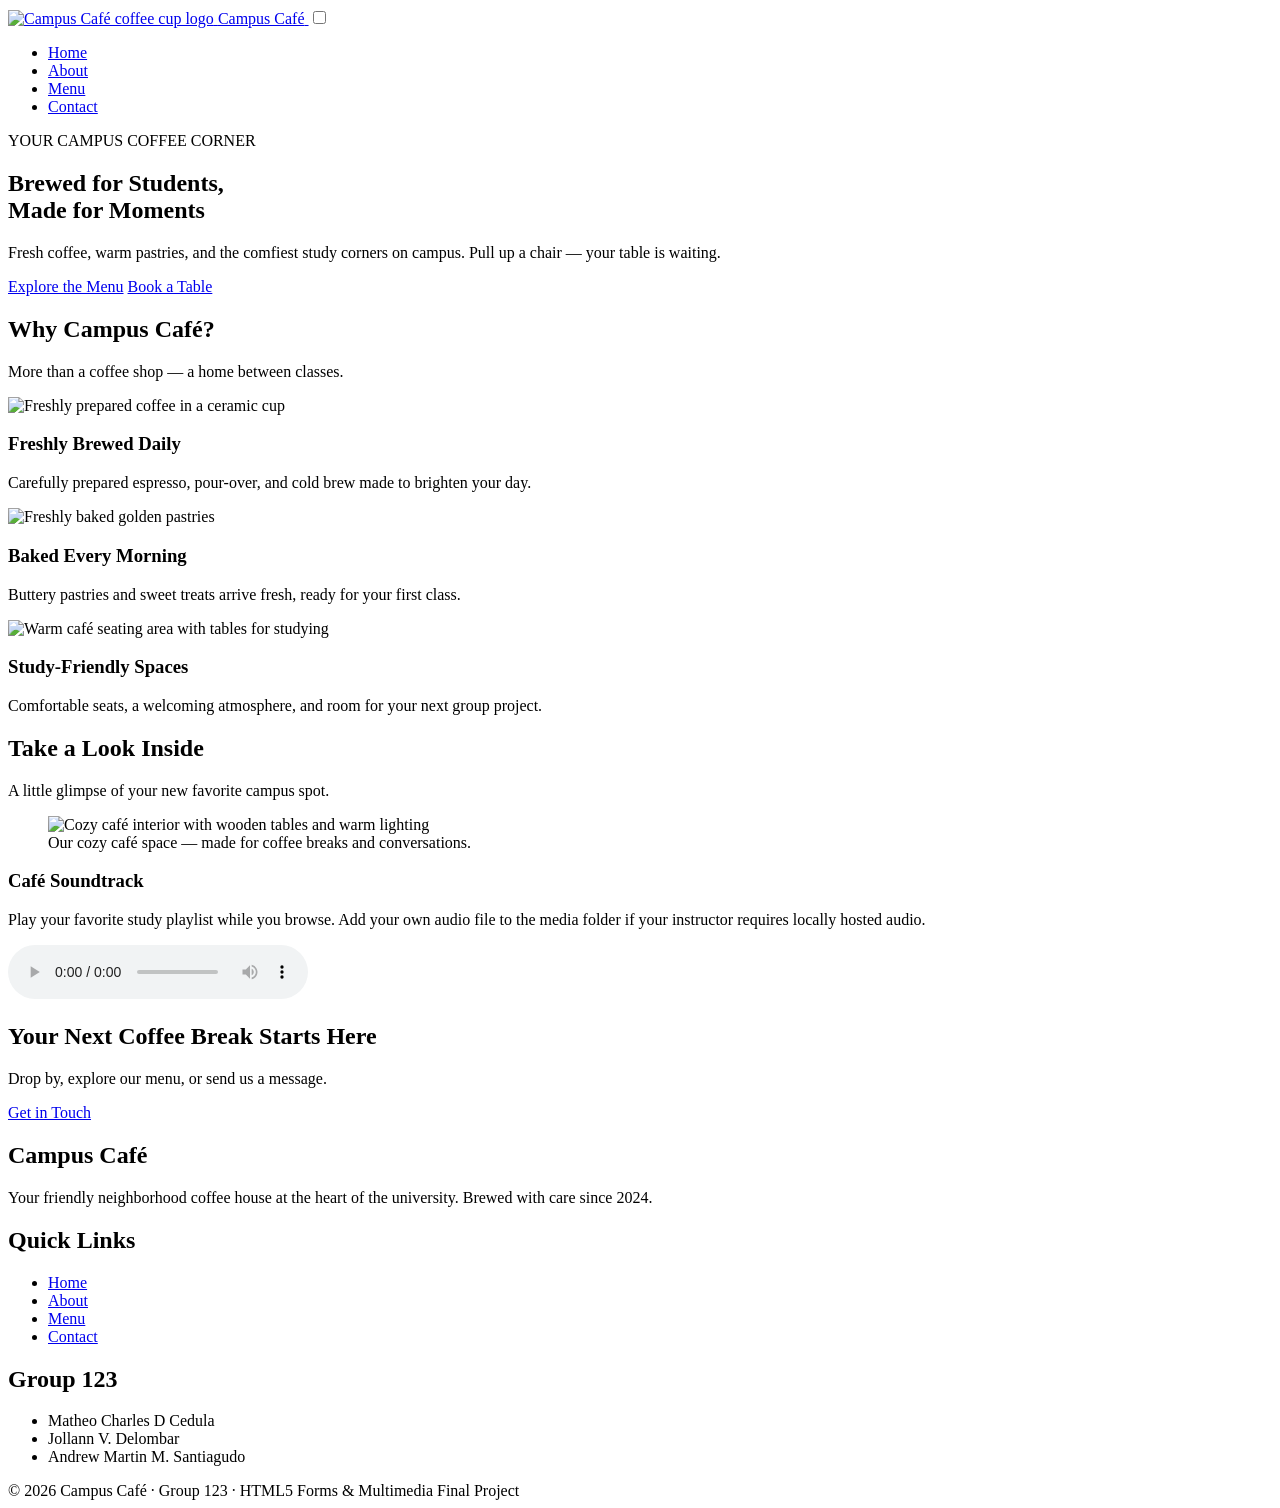
==== index.html @ 38c0ea02 "Add files via upload" ====
<!DOCTYPE html>
<html lang="en">
<head>
  <meta charset="UTF-8">
  <meta name="viewport" content="width=device-width, initial-scale=1.0">
  <meta name="description" content="Campus Café — your cozy study spot and coffee house on campus.">
  <title>Campus Café | Home</title>
  <link rel="icon" href="https://images.unsplash.com/photo-1495474472287-4d71bcdd2085?w=160&h=160&fit=crop" type="image/jpeg">
  <link rel="stylesheet" href="css/style.css">
</head>
<body>
  <header class="site-header">
    <div class="nav-wrap">
      <a class="brand" href="index.html">
        <img src="https://images.unsplash.com/photo-1495474472287-4d71bcdd2085?w=160&h=160&fit=crop" alt="Campus Café coffee cup logo">
        <span>Campus Café</span>
      </a>
      <input type="checkbox" id="nav-toggle" class="nav-toggle">
      <label for="nav-toggle" class="nav-toggle-label" aria-label="Toggle navigation">
        <span></span><span></span><span></span>
      </label>
      <nav class="main-nav" aria-label="Main navigation">
        <ul><li><a href="index.html" class="active" aria-current="page">Home</a></li>
<li><a href="about.html">About</a></li>
<li><a href="menu.html">Menu</a></li>
<li><a href="contact.html">Contact</a></li></ul>
      </nav>
    </div>
  </header>

  <section class="hero" style="--hero-image: url('https://images.unsplash.com/photo-1442512595331-e89e73853f31?w=1800&q=85&fit=crop')">
    <div class="hero-content">
      <p class="eyebrow">YOUR CAMPUS COFFEE CORNER</p>
      <h1>Brewed for Students,<br>Made for Moments</h1>
      <p>Fresh coffee, warm pastries, and the comfiest study corners on campus. Pull up a chair — your table is waiting.</p>
      <div class="button-row">
        <a class="btn" href="menu.html">Explore the Menu</a>
        <a class="btn btn-outline" href="contact.html">Book a Table</a>
      </div>
    </div>
  </section>
  <main>
    <section class="section">
      <h2 class="section-title">Why Campus Café?</h2>
      <p class="section-sub">More than a coffee shop — a home between classes.</p>
      <div class="grid-3">
        <article class="card"><img src="https://images.unsplash.com/photo-1509042239860-f550ce710b93?w=900&q=85&fit=crop" alt="Freshly prepared coffee in a ceramic cup"><div class="card-body"><h3>Freshly Brewed Daily</h3><p>Carefully prepared espresso, pour-over, and cold brew made to brighten your day.</p></div></article>
        <article class="card"><img src="https://images.unsplash.com/photo-1509440159596-0249088772ff?w=900&q=85&fit=crop" alt="Freshly baked golden pastries"><div class="card-body"><h3>Baked Every Morning</h3><p>Buttery pastries and sweet treats arrive fresh, ready for your first class.</p></div></article>
        <article class="card"><img src="https://images.unsplash.com/photo-1445116572660-236099ec97a0?w=900&q=85&fit=crop" alt="Warm café seating area with tables for studying"><div class="card-body"><h3>Study-Friendly Spaces</h3><p>Comfortable seats, a welcoming atmosphere, and room for your next group project.</p></div></article>
      </div>
    </section>
    <section class="section soft-section">
      <h2 class="section-title">Take a Look Inside</h2>
      <p class="section-sub">A little glimpse of your new favorite campus spot.</p>
      <div class="grid-2 media-grid">
        <figure class="media-panel"><img class="media-image" src="https://images.unsplash.com/photo-1554118811-1e0d58224f24?w=1200&q=85&fit=crop" alt="Cozy café interior with wooden tables and warm lighting"><figcaption>Our cozy café space — made for coffee breaks and conversations.</figcaption></figure>
        <div class="media-panel"><h3>Café Soundtrack</h3><p>Play your favorite study playlist while you browse. Add your own audio file to the media folder if your instructor requires locally hosted audio.</p><audio controls aria-label="Sample café ambience audio"><source src="https://www.soundhelix.com/examples/mp3/SoundHelix-Song-1.mp3" type="audio/mpeg">Your browser does not support the audio element.</audio></div>
      </div>
    </section>
    <section class="section center">
      <h2 class="section-title">Your Next Coffee Break Starts Here</h2>
      <p class="section-sub">Drop by, explore our menu, or send us a message.</p>
      <a class="btn" href="contact.html">Get in Touch</a>
    </section>
  </main>

  <footer class="site-footer">
    <div class="footer-inner">
      <div>
        <h2 class="footer-heading">Campus Café</h2>
        <p>Your friendly neighborhood coffee house at the heart of the university. Brewed with care since 2024.</p>
      </div>
      <div>
        <h2 class="footer-heading">Quick Links</h2>
        <ul class="footer-links">
          <li><a href="index.html">Home</a></li><li><a href="about.html">About</a></li>
          <li><a href="menu.html">Menu</a></li><li><a href="contact.html">Contact</a></li>
        </ul>
      </div>
      <div>
        <h2 class="footer-heading">Group 123</h2>
        <ul class="team-names">
          <li>Matheo Charles D Cedula</li>
          <li>Jollann V. Delombar</li>
          <li>Andrew Martin M. Santiagudo</li>
        </ul>
      </div>
    </div>
    <div class="footer-bottom">&copy; 2026 Campus Café · Group 123 · HTML5 Forms &amp; Multimedia Final Project</div>
  </footer>
</body>
</html>
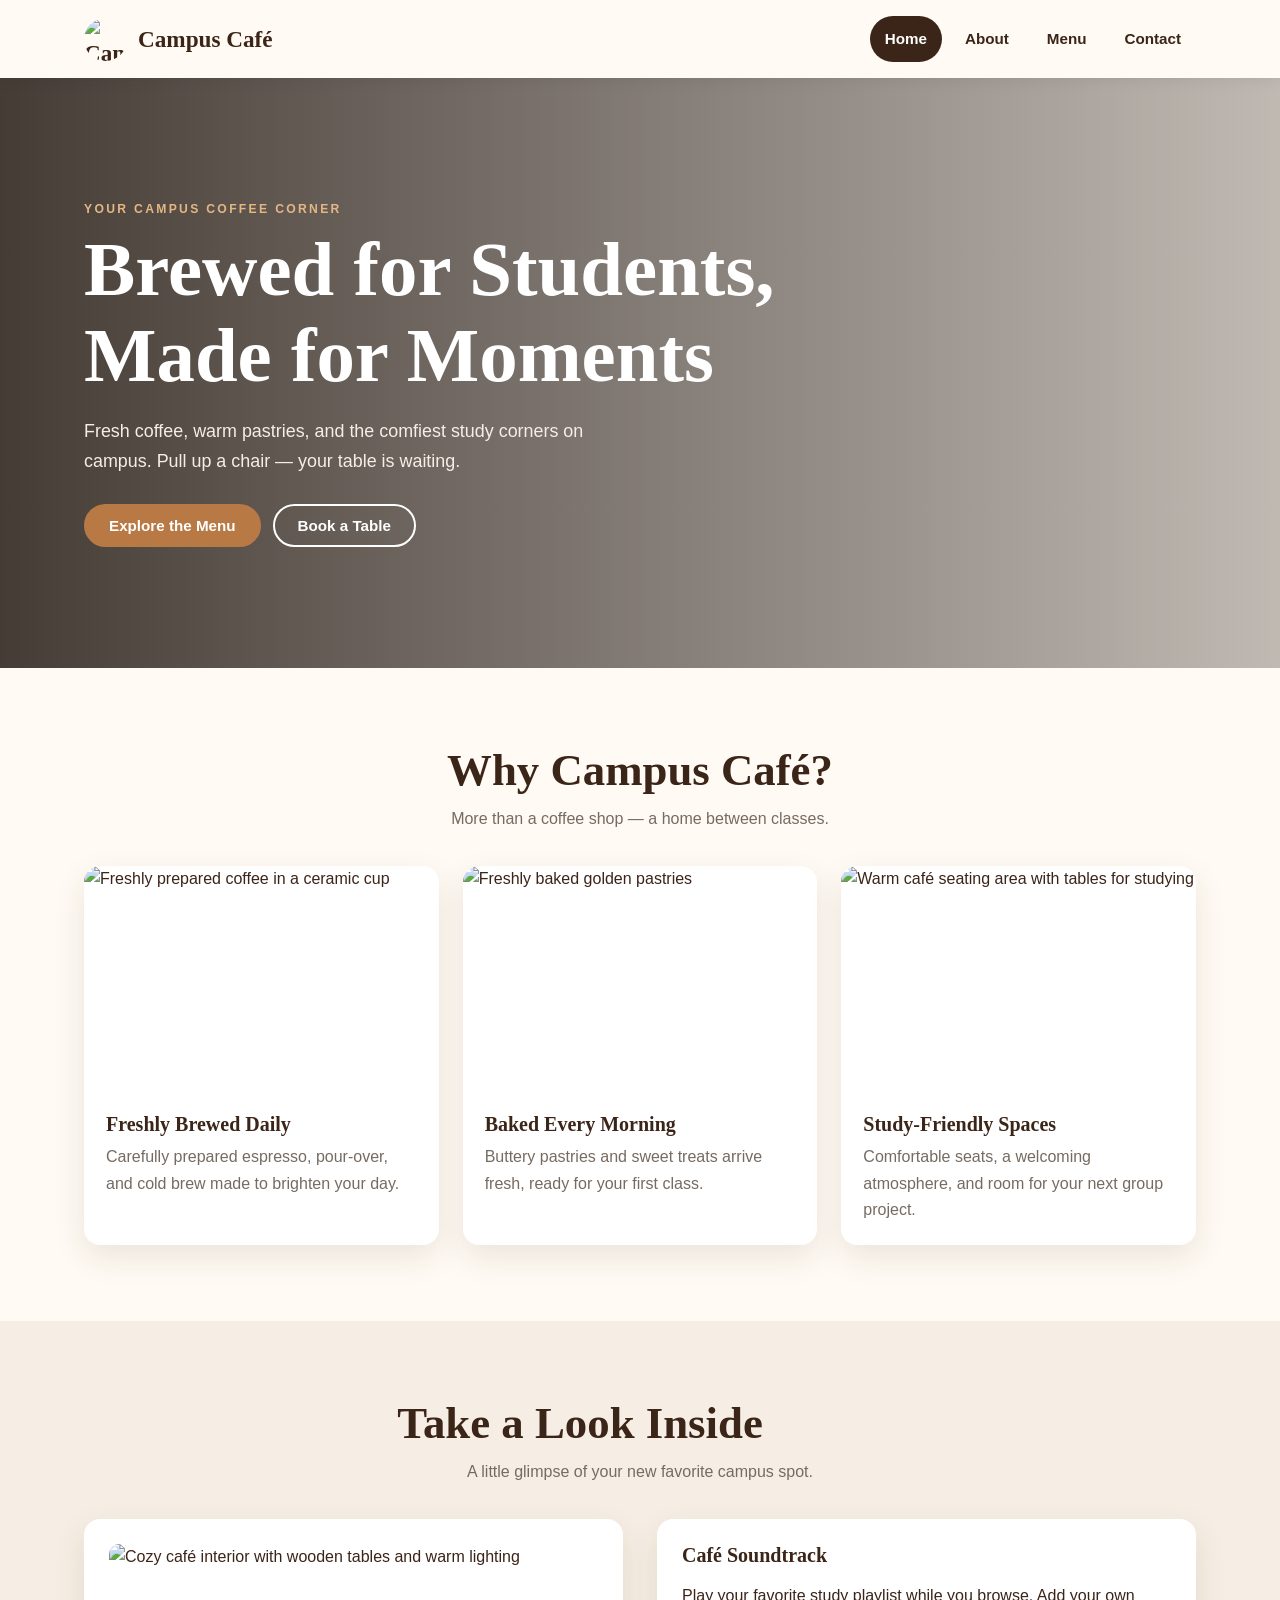
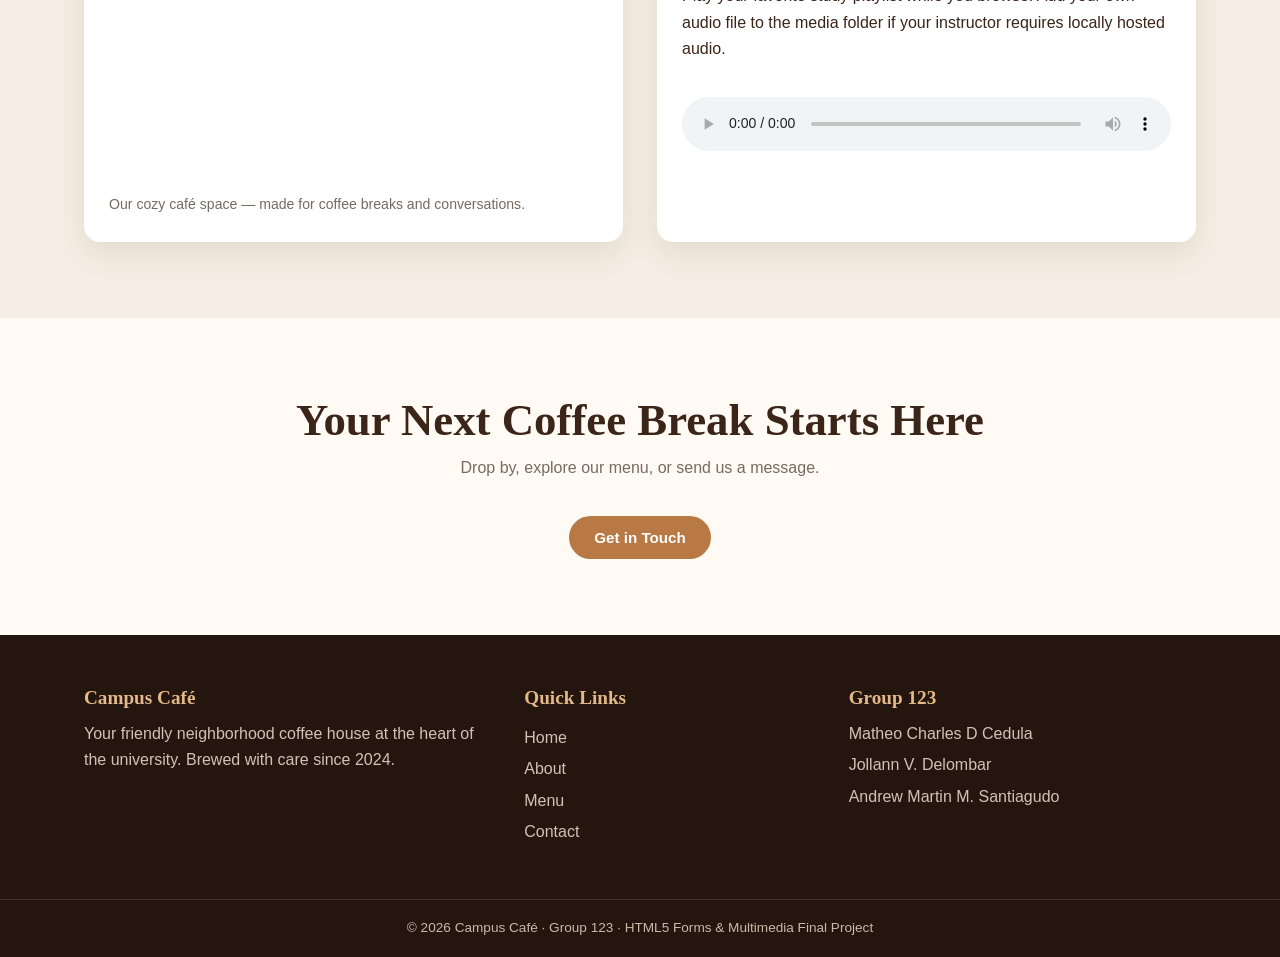
==== commit e6d7afc1: "Add files via upload" ====
--- a/index.html
+++ b/index.html
@@ -6,7 +6,7 @@
   <meta name="description" content="Campus Café — your cozy study spot and coffee house on campus.">
   <title>Campus Café | Home</title>
   <link rel="icon" href="https://images.unsplash.com/photo-1495474472287-4d71bcdd2085?w=160&h=160&fit=crop" type="image/jpeg">
-  <link rel="stylesheet" href="css/style.css">
+  <link rel="stylesheet" href="style.css">
 </head>
 <body>
   <header class="site-header">
--- a/style.css
+++ b/style.css
@@ -0,0 +1,131 @@
+@import url('https://fonts.googleapis.com/css2?family=DM+Sans:wght@400;500;600;700&family=Playfair+Display:wght@600;700&display=swap');
+
+:root {
+  --coffee: #3b2418;
+  --espresso: #24150f;
+  --caramel: #b87945;
+  --cream: #fffaf3;
+  --paper: #f6eee4;
+  --muted: #766b62;
+  --green: #536b50;
+  --white: #ffffff;
+  --shadow: 0 12px 32px rgba(55, 35, 22, .10);
+  --heading-font: "Playfair Display", Georgia, serif;
+  --body-font: "DM Sans", Arial, sans-serif;
+}
+* { box-sizing: border-box; }
+html { scroll-behavior: smooth; }
+body { margin: 0; color: var(--coffee); background: var(--cream); font-family: var(--body-font); line-height: 1.65; }
+img { display: block; max-width: 100%; }
+a { color: inherit; }
+a:focus-visible, button:focus-visible, input:focus-visible, select:focus-visible, textarea:focus-visible { outline: 3px solid #d59b62; outline-offset: 3px; }
+.site-header { position: sticky; top: 0; z-index: 20; background: rgba(255,250,243,.97); box-shadow: 0 2px 14px rgba(40,25,15,.07); }
+.nav-wrap { max-width: 1160px; min-height: 78px; margin: auto; padding: 12px 24px; display: flex; align-items: center; justify-content: space-between; gap: 24px; }
+.brand { display: flex; align-items: center; gap: 11px; color: var(--coffee); text-decoration: none; font-family: var(--heading-font); font-size: 1.45rem; font-weight: 700; }
+.brand img { width: 43px; height: 43px; border-radius: 50%; object-fit: cover; }
+.main-nav ul { display: flex; align-items: center; gap: 8px; list-style: none; margin: 0; padding: 0; }
+.main-nav a { display: block; padding: 10px 15px; border-radius: 30px; text-decoration: none; font-size: .95rem; font-weight: 600; transition: .2s ease; }
+.main-nav a:hover, .main-nav a:focus-visible { background: var(--paper); color: var(--caramel); }
+.main-nav a.active { color: var(--white); background: var(--coffee); }
+.nav-toggle, .nav-toggle-label { display: none; }
+.hero { min-height: 590px; display: flex; align-items: center; background: linear-gradient(90deg, rgba(28,18,12,.82), rgba(28,18,12,.28)), var(--hero-image) center/cover no-repeat; color: white; }
+.hero-content { width: min(1160px, 100%); margin: auto; padding: 90px 24px; }
+.hero h1, .page-banner h1 { margin: 8px 0 18px; font-family: var(--heading-font); font-size: clamp(2.7rem, 6vw, 4.8rem); line-height: 1.12; }
+.hero-content > p:not(.eyebrow) { max-width: 560px; color: #f6eee4; font-size: 1.12rem; }
+.eyebrow { margin: 0; color: #e3b783; font-size: .76rem; font-weight: 700; letter-spacing: .19em; }
+.button-row { display: flex; flex-wrap: wrap; gap: 12px; margin-top: 28px; }
+.btn { display: inline-block; border: 2px solid var(--caramel); border-radius: 30px; padding: 11px 23px; background: var(--caramel); color: white; text-decoration: none; font: 700 .95rem var(--body-font); cursor: pointer; transition: .2s ease; }
+.btn:hover { border-color: var(--coffee); background: var(--coffee); transform: translateY(-2px); }
+.btn-outline { border-color: white; background: transparent; }
+.btn-outline:hover { background: white; color: var(--coffee); border-color: white; }
+.section { max-width: 1160px; margin: auto; padding: 76px 24px; }
+.soft-section { max-width: none; background: var(--paper); }
+.soft-section > * { max-width: 1112px; margin-left: auto; margin-right: auto; }
+.section-title { margin: 0 0 8px; text-align: center; font: 700 clamp(2rem, 4vw, 2.8rem)/1.2 var(--heading-font); }
+.section-title.left { text-align: left; }
+.section-sub { margin: 0 auto 34px; color: var(--muted); text-align: center; max-width: 650px; }
+.grid-3 { display: grid; grid-template-columns: repeat(3, minmax(0, 1fr)); gap: 24px; }
+.grid-2 { display: grid; grid-template-columns: repeat(2, minmax(0, 1fr)); gap: 34px; align-items: center; }
+.card { overflow: hidden; border-radius: 16px; background: white; box-shadow: var(--shadow); }
+.card > img { width: 100%; height: 225px; object-fit: cover; }
+.card-body { padding: 22px; }
+.card h3, .media-panel h3 { margin: 0 0 8px; font: 700 1.25rem var(--heading-font); }
+.card p { margin: 0; color: var(--muted); }
+.page-banner { padding: 74px 24px; text-align: center; color: white; background: linear-gradient(120deg, #382319, #795238); }
+.page-banner h1 { margin-bottom: 8px; font-size: clamp(2.5rem, 5vw, 3.7rem); }
+.page-banner p:last-child { margin: 0; color: #f4e6d8; }
+.img-rounded { width: 100%; min-height: 300px; max-height: 410px; object-fit: cover; border-radius: 18px; }
+figure { margin: 0; }
+figcaption { margin-top: 9px; color: var(--muted); font-size: .88rem; }
+.story-grid p { color: var(--muted); margin: 0 0 16px; }
+.story-grid .btn { margin-top: 10px; }
+.values-list { list-style: none; padding: 0; }
+.values-list li { padding: 28px 24px; border-radius: 16px; background: white; box-shadow: var(--shadow); text-align: center; }
+.values-list h3 { margin: 7px 0; font: 700 1.3rem var(--heading-font); }
+.values-list p { margin: 0; color: var(--muted); }
+.value-icon { color: var(--caramel); font-size: 2rem; }
+.team-card > img { height: 220px; }
+.team-role { margin: 0 0 10px !important; color: var(--caramel) !important; font-size: .88rem; font-weight: 700; }
+.media-grid { align-items: stretch; }
+.media-panel { padding: 25px; border-radius: 16px; background: white; box-shadow: var(--shadow); }
+.media-image { width: 100%; height: 240px; object-fit: cover; border-radius: 10px; }
+audio { width: 100%; margin-top: 18px; }
+.center { text-align: center; }
+.menu-card > img { height: 210px; }
+.menu-line { display: flex; justify-content: space-between; align-items: start; gap: 12px; }
+.menu-line h3 { margin: 0 0 8px; }
+.price { color: var(--caramel); font-weight: 700; white-space: nowrap; }
+.menu-note { margin: 25px 0 0; color: var(--muted); text-align: center; font-size: .88rem; }
+.contact-layout { display: grid; grid-template-columns: .9fr 1.1fr; gap: 44px; align-items: start; }
+.contact-copy > p { color: var(--muted); }
+.contact-detail { display: flex; gap: 14px; margin: 24px 0; align-items: flex-start; }
+.detail-icon { display: grid; place-items: center; flex: 0 0 42px; height: 42px; border-radius: 50%; background: var(--paper); color: var(--caramel); font-size: 1.35rem; }
+.contact-detail h3 { margin: 0 0 3px; font: 700 1.1rem var(--heading-font); }
+.contact-detail p { margin: 0; color: var(--muted); }
+.contact-photo { margin-top: 28px; }
+.contact-photo img { width: 100%; height: 210px; border-radius: 14px; object-fit: cover; }
+.form-panel { padding: 32px; border-radius: 18px; background: white; box-shadow: var(--shadow); }
+.form-panel h2 { margin: 0; font: 700 1.8rem var(--heading-font); }
+.form-intro, .form-note { color: var(--muted); font-size: .88rem; }
+.form-group { margin: 18px 0; }
+.form-group label { display: block; margin-bottom: 7px; font-weight: 700; }
+.form-group input, .form-group select, .form-group textarea { width: 100%; padding: 12px 14px; border: 1px solid #d9cbbd; border-radius: 9px; background: #fffdf9; color: var(--coffee); font: 1rem var(--body-font); }
+.form-group textarea { resize: vertical; }
+.form-group input:focus, .form-group select:focus, .form-group textarea:focus { border-color: var(--caramel); outline: 2px solid rgba(184,121,69,.18); }
+.submit-btn { width: 100%; }
+.form-note { margin: 17px 0 0; line-height: 1.5; }
+.site-footer { background: var(--espresso); color: #f8eee5; }
+.footer-inner { max-width: 1160px; margin: auto; padding: 52px 24px 38px; display: grid; grid-template-columns: 1.4fr 1fr 1.2fr; gap: 35px; }
+.footer-heading { margin: 0 0 12px; color: #e4b989; font: 700 1.2rem var(--heading-font); }
+.footer-inner p, .team-names { margin: 0; color: #d2c2b5; }
+.footer-links, .team-names { list-style: none; padding: 0; }
+.footer-links li, .team-names li { margin: 5px 0; }
+.footer-links a { color: #d2c2b5; text-decoration: none; }
+.footer-links a:hover { color: white; text-decoration: underline; }
+.footer-bottom { padding: 17px 20px; border-top: 1px solid rgba(255,255,255,.12); color: #cbb8a8; text-align: center; font-size: .85rem; }
+@media (max-width: 760px) {
+  .nav-wrap { min-height: 70px; flex-wrap: wrap; }
+  .nav-toggle-label { display: flex; width: 38px; height: 38px; flex-direction: column; justify-content: center; gap: 6px; cursor: pointer; }
+  .nav-toggle-label span { height: 2px; width: 25px; margin: 0 auto; background: var(--coffee); }
+  .main-nav { display: none; flex-basis: 100%; }
+  .main-nav ul { align-items: stretch; flex-direction: column; gap: 2px; padding-bottom: 10px; }
+  .main-nav a { border-radius: 8px; }
+  .nav-toggle:checked ~ .main-nav { display: block; }
+  .hero { min-height: 520px; }
+  .hero-content { padding: 75px 24px; }
+  .grid-3, .grid-2, .contact-layout { grid-template-columns: 1fr; }
+  .section { padding: 58px 20px; }
+  .soft-section { padding-left: 20px; padding-right: 20px; }
+  .footer-inner { grid-template-columns: 1fr 1fr; }
+  .footer-inner > div:first-child { grid-column: 1 / -1; }
+}
+@media (max-width: 480px) {
+  .brand { font-size: 1.25rem; }
+  .hero h1 { font-size: 2.55rem; }
+  .button-row { flex-direction: column; align-items: flex-start; }
+  .button-row .btn { min-width: 180px; text-align: center; }
+  .page-banner { padding: 58px 18px; }
+  .form-panel { padding: 23px 18px; }
+  .footer-inner { grid-template-columns: 1fr; gap: 24px; }
+  .footer-inner > div:first-child { grid-column: auto; }
+}
